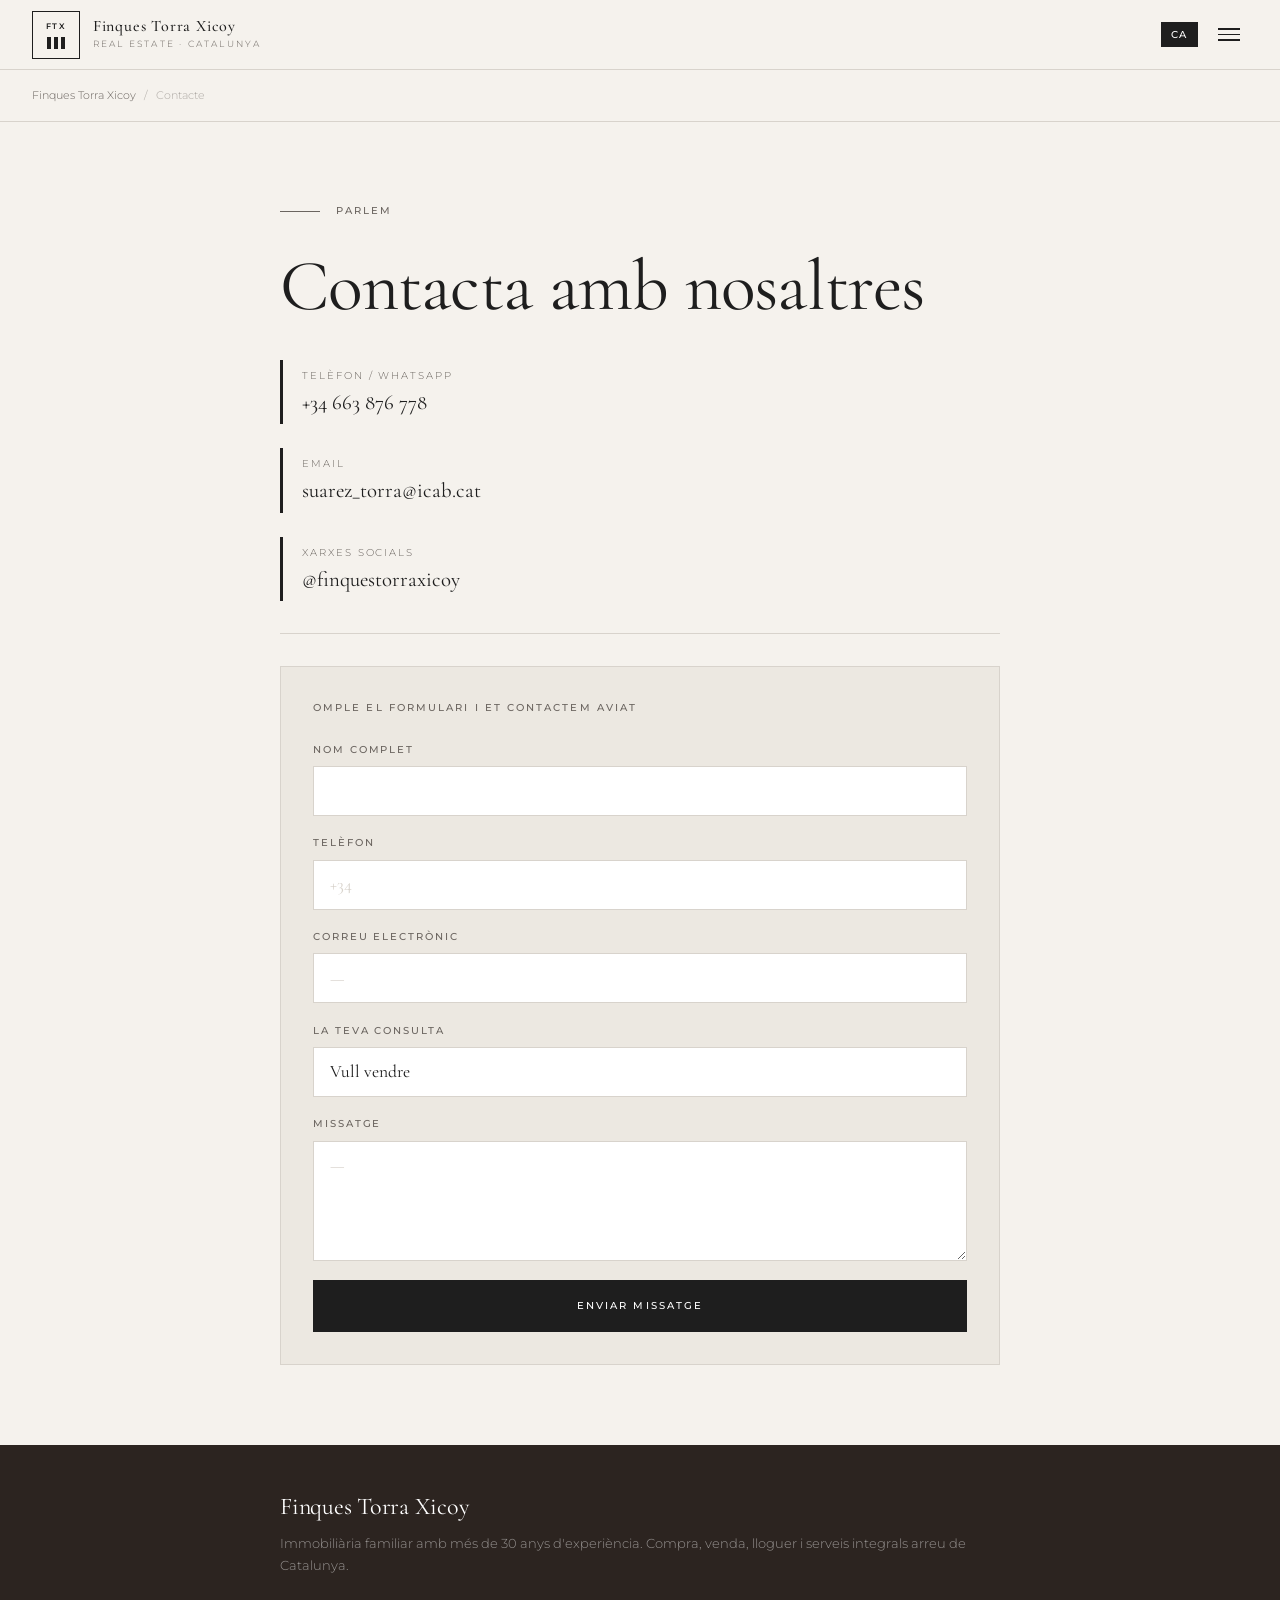
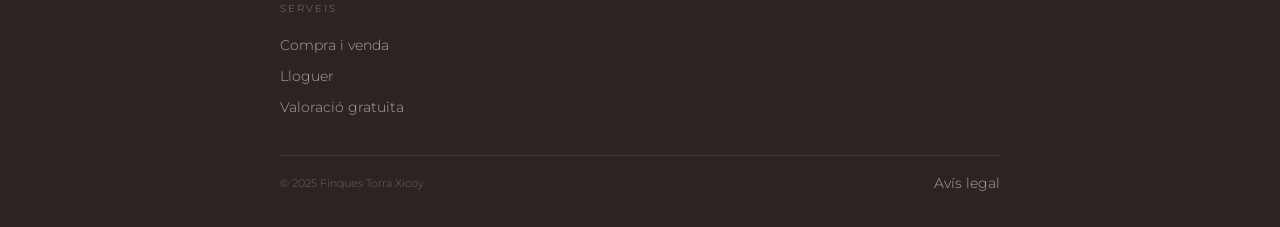
==== contacte.html @ 0aec14d2 "Add files via upload" ====
<!DOCTYPE html>
<html lang="ca">
<head>
  <meta charset="UTF-8" />
  <meta name="viewport" content="width=device-width, initial-scale=1.0" />
  <title>Contacte · Finques Torra Xicoy</title>
  <meta name="description" content="Contacta amb Finques Torra Xicoy. Tel: +34 663 876 778. Email: suarez_torra@icab.cat" />
  <link rel="stylesheet" href="style.css" />
</head>
<body>

<nav>
  <a href="index.html" class="nav-logo">
    <div class="nav-logo-box">
      <span>FTX</span>
      <div class="nav-logo-cols">
        <div class="nav-logo-col"></div>
        <div class="nav-logo-col"></div>
        <div class="nav-logo-col"></div>
      </div>
    </div>
    <div class="nav-logo-text">
      <strong>Finques Torra Xicoy</strong>
      <small>Real Estate · Catalunya</small>
    </div>
  </a>
  <div class="nav-right">
    <div class="nav-lang">
      <button class="lang-btn active" data-lang="ca">CA</button>
      <button class="lang-btn" data-lang="es">ES</button>
      <button class="lang-btn" data-lang="en">EN</button>
    </div>
    <button class="nav-menu-btn" aria-label="Menú">
      <span></span><span></span><span></span>
    </button>
  </div>
</nav>

<div class="menu-overlay">
  <button class="menu-close">✕</button>
  <nav class="menu-links">
    <a href="index.html"><span data-lang="ca">Inici</span><span data-lang="es">Inicio</span><span data-lang="en">Home</span></a>
    <a href="serveis.html"><span data-lang="ca">Serveis</span><span data-lang="es">Servicios</span><span data-lang="en">Services</span></a>
    <a href="propietats.html"><span data-lang="ca">Propietats</span><span data-lang="es">Propiedades</span><span data-lang="en">Properties</span></a>
    <a href="nosaltres.html"><span data-lang="ca">Nosaltres</span><span data-lang="es">Nosotros</span><span data-lang="en">About</span></a>
    <a href="valoracio.html"><span data-lang="ca">Valoració</span><span data-lang="es">Valoración</span><span data-lang="en">Valuation</span></a>
    <a href="contacte.html"><span data-lang="ca">Contacte</span><span data-lang="es">Contacto</span><span data-lang="en">Contact</span></a>
  </nav>
  <div class="menu-contact">
    <div>+34 663 876 778</div>
    <a href="mailto:suarez_torra@icab.cat">suarez_torra@icab.cat</a>
  </div>
</div>

<main>
  <div class="breadcrumb">
    <a href="index.html">Finques Torra Xicoy</a>
    <span>/</span>
    <span data-lang="ca">Contacte</span>
    <span data-lang="es">Contacto</span>
    <span data-lang="en">Contact</span>
  </div>

  <section class="section">
    <div class="container">
      <p class="label mb-3">
        <span data-lang="ca">Parlem</span>
        <span data-lang="es">Hablemos</span>
        <span data-lang="en">Let's talk</span>
      </p>

      <h1 data-lang="ca">Contacta amb nosaltres</h1>
      <h1 data-lang="es">Contacta con nosotros</h1>
      <h1 data-lang="en">Contact us</h1>

      <div class="mt-4">
        <div class="contact-item">
          <div class="contact-label" data-lang="ca">Telèfon / WhatsApp</div>
          <div class="contact-label" data-lang="es">Teléfono / WhatsApp</div>
          <div class="contact-label" data-lang="en">Phone / WhatsApp</div>
          <a href="tel:+34663876778">+34 663 876 778</a>
        </div>

        <div class="contact-item">
          <div class="contact-label">Email</div>
          <a href="mailto:suarez_torra@icab.cat">suarez_torra@icab.cat</a>
        </div>

        <div class="contact-item">
          <div class="contact-label" data-lang="ca">Xarxes socials</div>
          <div class="contact-label" data-lang="es">Redes sociales</div>
          <div class="contact-label" data-lang="en">Social media</div>
          <p>@finquestorraxicoy</p>
        </div>
      </div>

      <div class="hr"></div>

      <div class="form-card">
        <p class="form-label" style="font-size:0.65rem; margin-bottom:1.5rem;" data-lang="ca">Omple el formulari i et contactem aviat</p>
        <p class="form-label" style="font-size:0.65rem; margin-bottom:1.5rem;" data-lang="es">Rellena el formulario y te contactamos pronto</p>
        <p class="form-label" style="font-size:0.65rem; margin-bottom:1.5rem;" data-lang="en">Fill in the form and we will contact you soon</p>

        <form class="contact-form" action="mailto:suarez_torra@icab.cat" method="get" enctype="text/plain">

          <label class="form-label" for="ct-nom" data-lang="ca">Nom complet</label>
          <label class="form-label" for="ct-nom" data-lang="es">Nombre completo</label>
          <label class="form-label" for="ct-nom" data-lang="en">Full name</label>
          <input class="form-input" type="text" id="ct-nom" name="nom" required>

          <label class="form-label" for="ct-tel" data-lang="ca">Telèfon</label>
          <label class="form-label" for="ct-tel" data-lang="es">Teléfono</label>
          <label class="form-label" for="ct-tel" data-lang="en">Phone</label>
          <input class="form-input" type="tel" id="ct-tel" name="telefon" placeholder="+34" />

          <label class="form-label" for="ct-email" data-lang="ca">Correu electrònic</label>
          <label class="form-label" for="ct-email" data-lang="es">Correo electrónico</label>
          <label class="form-label" for="ct-email" data-lang="en">Email</label>
          <input class="form-input" type="email" id="ct-email" name="email" placeholder="—" />

          <label class="form-label" for="ct-consulta" data-lang="ca">La teva consulta</label>
          <label class="form-label" for="ct-consulta" data-lang="es">Tu consulta</label>
          <label class="form-label" for="ct-consulta" data-lang="en">Your enquiry</label>
          <select class="form-select" id="ct-consulta" name="consulta">
            <option data-lang="ca">Vull vendre</option>
            <option data-lang="es">Quiero vender</option>
            <option data-lang="en">I want to sell</option>
            <option data-lang="ca">Vull comprar</option>
            <option data-lang="es">Quiero comprar</option>
            <option data-lang="en">I want to buy</option>
            <option data-lang="ca">Vull llogar</option>
            <option data-lang="es">Quiero alquilar</option>
            <option data-lang="en">I want to rent</option>
            <option data-lang="ca">Valoració gratuïta</option>
            <option data-lang="es">Valoración gratuita</option>
            <option data-lang="en">Free valuation</option>
            <option data-lang="ca">Altra consulta</option>
            <option data-lang="es">Otra consulta</option>
            <option data-lang="en">Other enquiry</option>
          </select>

          <label class="form-label" for="ct-msg" data-lang="ca">Missatge</label>
          <label class="form-label" for="ct-msg" data-lang="es">Mensaje</label>
          <label class="form-label" for="ct-msg" data-lang="en">Message</label>
          <textarea class="form-textarea" id="ct-msg" name="missatge" placeholder="—"></textarea>

          <button type="submit" class="btn-primary">
            <span data-lang="ca">Enviar missatge</span>
            <span data-lang="es">Enviar mensaje</span>
            <span data-lang="en">Send message</span>
          </button>
        </form>
      </div>

    </div>
  </section>
</main>

<footer>
  <div class="container">
    <h4>Finques Torra Xicoy</h4>
    <p data-lang="ca">Immobiliària familiar amb més de 30 anys d'experiència. Compra, venda, lloguer i serveis integrals arreu de Catalunya.</p>
    <p data-lang="es">Inmobiliaria familiar con más de 30 años de experiencia. Compra, venta, alquiler y servicios integrales en toda Cataluña.</p>
    <p data-lang="en">Family real estate agency with over 30 years of experience. Buying, selling, rental and comprehensive services throughout Catalonia.</p>
    <p class="footer-section-title" data-lang="ca">Serveis</p>
    <p class="footer-section-title" data-lang="es">Servicios</p>
    <p class="footer-section-title" data-lang="en">Services</p>
    <a href="serveis.html" data-lang="ca">Compra i venda</a><a href="serveis.html" data-lang="es">Compra y venta</a><a href="serveis.html" data-lang="en">Buy & sell</a>
    <a href="serveis.html" data-lang="ca">Lloguer</a><a href="serveis.html" data-lang="es">Alquiler</a><a href="serveis.html" data-lang="en">Rental</a>
    <a href="valoracio.html" data-lang="ca">Valoració gratuïta</a><a href="valoracio.html" data-lang="es">Valoración gratuita</a><a href="valoracio.html" data-lang="en">Free valuation</a>
    <hr class="footer-divider" />
    <div class="footer-legal">
      <span>© 2025 Finques Torra Xicoy</span>
      <a href="legal.html" style="display:inline; padding:0;"><span data-lang="ca">Avís legal</span><span data-lang="es">Aviso legal</span><span data-lang="en">Legal notice</span></a>
    </div>
  </div>
</footer>

<script src="main.js"></script>
</body>
</html>
---- style.css ----
/* ===== FINQUES TORRA XICOY — SHARED STYLES ===== */

@import url('https://fonts.googleapis.com/css2?family=Cormorant+Garamond:ital,wght@0,300;0,400;0,500;0,600;1,300;1,400&family=Montserrat:wght@300;400;500;600&display=swap');

:root {
  --cream: #f5f2ed;
  --cream-dark: #ece8e1;
  --dark: #1e1e1e;
  --dark-brown: #2c2420;
  --mid: #6b6560;
  --light-line: #d8d3cc;
  --accent: #1e1e1e;
  --white: #ffffff;
}

*, *::before, *::after { box-sizing: border-box; margin: 0; padding: 0; }

html { scroll-behavior: smooth; }

body {
  background: var(--cream);
  color: var(--dark);
  font-family: 'Montserrat', sans-serif;
  font-weight: 300;
  font-size: 15px;
  line-height: 1.7;
  -webkit-font-smoothing: antialiased;
}

/* ===== TYPOGRAPHY ===== */
h1, h2, h3, h4 {
  font-family: 'Cormorant Garamond', serif;
  font-weight: 400;
  line-height: 1.15;
  letter-spacing: -0.01em;
}

h1 { font-size: clamp(2.5rem, 7vw, 4.5rem); }
h2 { font-size: clamp(2rem, 5vw, 3.2rem); }
h3 { font-size: clamp(1.5rem, 3vw, 2rem); }

p {
  color: var(--mid);
  font-size: 0.9rem;
  line-height: 1.8;
}

.label {
  font-family: 'Montserrat', sans-serif;
  font-size: 0.65rem;
  font-weight: 500;
  letter-spacing: 0.2em;
  text-transform: uppercase;
  color: var(--mid);
  display: flex;
  align-items: center;
  gap: 1rem;
}
.label::before {
  content: '';
  display: inline-block;
  width: 2.5rem;
  height: 1px;
  background: var(--mid);
}

/* ===== NAVBAR ===== */
nav {
  position: fixed;
  top: 0;
  left: 0;
  right: 0;
  z-index: 100;
  background: var(--cream);
  border-bottom: 1px solid var(--light-line);
  display: flex;
  align-items: center;
  justify-content: space-between;
  padding: 0 2rem;
  height: 70px;
}

.nav-logo {
  display: flex;
  align-items: center;
  gap: 0.8rem;
  text-decoration: none;
  color: var(--dark);
}

.nav-logo-box {
  width: 48px;
  height: 48px;
  border: 1.5px solid var(--dark);
  display: flex;
  align-items: center;
  justify-content: center;
  flex-direction: column;
  gap: 2px;
}

.nav-logo-box span {
  font-family: 'Montserrat', sans-serif;
  font-size: 0.5rem;
  font-weight: 600;
  letter-spacing: 0.15em;
}

.nav-logo-cols {
  display: flex;
  gap: 3px;
  margin-top: 2px;
}

.nav-logo-col {
  width: 4px;
  height: 12px;
  background: var(--dark);
}

.nav-logo-text {
  display: flex;
  flex-direction: column;
}

.nav-logo-text strong {
  font-family: 'Cormorant Garamond', serif;
  font-size: 1rem;
  font-weight: 500;
  letter-spacing: 0.05em;
  line-height: 1.2;
}

.nav-logo-text small {
  font-size: 0.55rem;
  letter-spacing: 0.25em;
  text-transform: uppercase;
  color: var(--mid);
}

.nav-right {
  display: flex;
  align-items: center;
  gap: 0.25rem;
}

.nav-lang {
  display: flex;
  gap: 0;
}

.lang-btn {
  font-family: 'Montserrat', sans-serif;
  font-size: 0.6rem;
  font-weight: 500;
  letter-spacing: 0.1em;
  padding: 0.4rem 0.6rem;
  border: 1px solid var(--light-line);
  background: transparent;
  color: var(--mid);
  cursor: pointer;
  transition: all 0.2s;
  text-transform: uppercase;
}

.lang-btn.active, .lang-btn:hover {
  background: var(--dark);
  color: var(--white);
  border-color: var(--dark);
}

.nav-menu-btn {
  display: flex;
  flex-direction: column;
  gap: 4px;
  background: none;
  border: none;
  cursor: pointer;
  padding: 0.5rem;
  margin-left: 0.5rem;
}

.nav-menu-btn span {
  display: block;
  width: 22px;
  height: 1.5px;
  background: var(--dark);
  transition: all 0.3s;
}

/* Mobile menu overlay */
.menu-overlay {
  position: fixed;
  inset: 0;
  background: var(--dark-brown);
  z-index: 200;
  display: flex;
  flex-direction: column;
  padding: 2rem;
  transform: translateX(100%);
  transition: transform 0.4s cubic-bezier(0.76, 0, 0.24, 1);
}

.menu-overlay.open { transform: translateX(0); }

.menu-close {
  align-self: flex-end;
  background: none;
  border: none;
  color: var(--white);
  font-size: 1.5rem;
  cursor: pointer;
  padding: 0.5rem;
  margin-bottom: 3rem;
}

.menu-links {
  display: flex;
  flex-direction: column;
  gap: 0;
}

.menu-links a {
  font-family: 'Cormorant Garamond', serif;
  font-size: 2.2rem;
  font-weight: 400;
  color: var(--white);
  text-decoration: none;
  padding: 1rem 0;
  border-bottom: 1px solid rgba(255,255,255,0.1);
  transition: color 0.2s;
  letter-spacing: 0.02em;
}

.menu-links a:hover { color: rgba(255,255,255,0.6); }

.menu-contact {
  margin-top: auto;
  color: rgba(255,255,255,0.5);
  font-size: 0.75rem;
  letter-spacing: 0.1em;
}

.menu-contact a {
  color: rgba(255,255,255,0.7);
  text-decoration: none;
  display: block;
  margin-top: 0.3rem;
}

/* ===== MAIN CONTENT ===== */
main { padding-top: 70px; }

/* ===== SECTIONS ===== */
.section { padding: 5rem 2rem; }
.section-alt { background: var(--cream-dark); }

.container { max-width: 720px; margin: 0 auto; }
.container-wide { max-width: 900px; margin: 0 auto; }

/* ===== HERO ===== */
.hero {
  padding: 5rem 2rem 4rem;
  background: var(--cream);
}

.hero h1 { margin: 1.5rem 0 1.5rem; }
.hero p { font-size: 1rem; max-width: 480px; }

/* ===== SERVICE CARDS ===== */
.service-card {
  border: 1px solid var(--light-line);
  border-radius: 0;
  padding: 2.5rem;
  background: var(--cream);
  margin-bottom: 1px;
}

.service-num {
  font-family: 'Cormorant Garamond', serif;
  font-size: 0.85rem;
  color: var(--mid);
  border-bottom: 1px solid var(--light-line);
  padding-bottom: 0.8rem;
  margin-bottom: 1.5rem;
}

.service-card h3 { margin-bottom: 1rem; }

.service-link {
  display: inline-flex;
  align-items: center;
  gap: 0.5rem;
  font-size: 0.65rem;
  font-weight: 500;
  letter-spacing: 0.15em;
  text-transform: uppercase;
  color: var(--mid);
  text-decoration: none;
  margin-top: 1.5rem;
  transition: color 0.2s;
}

.service-link:hover { color: var(--dark); }

/* ===== BUTTONS ===== */
.btn-primary {
  display: inline-block;
  background: var(--dark);
  color: var(--white);
  font-family: 'Montserrat', sans-serif;
  font-size: 0.65rem;
  font-weight: 500;
  letter-spacing: 0.2em;
  text-transform: uppercase;
  padding: 1.1rem 2rem;
  text-decoration: none;
  border: 2px solid var(--dark);
  transition: all 0.25s;
  cursor: pointer;
  width: 100%;
  text-align: center;
}

.btn-primary:hover {
  background: transparent;
  color: var(--dark);
}

.btn-outline {
  display: inline-block;
  background: transparent;
  color: var(--dark);
  font-family: 'Montserrat', sans-serif;
  font-size: 0.65rem;
  font-weight: 500;
  letter-spacing: 0.2em;
  text-transform: uppercase;
  padding: 1.1rem 2rem;
  text-decoration: none;
  border: 1.5px solid var(--dark);
  transition: all 0.25s;
  cursor: pointer;
  width: 100%;
  text-align: center;
}

.btn-outline:hover {
  background: var(--dark);
  color: var(--white);
}

/* ===== PROPERTY CARD ===== */
.property-card {
  background: var(--white);
  border: 1px solid var(--light-line);
  margin-bottom: 2rem;
}

.property-img {
  width: 100%;
  aspect-ratio: 4/3;
  object-fit: cover;
  display: block;
}

.property-img-placeholder {
  width: 100%;
  aspect-ratio: 4/3;
  background: var(--cream-dark);
  display: flex;
  align-items: center;
  justify-content: center;
  color: var(--mid);
  font-size: 0.7rem;
  letter-spacing: 0.1em;
  text-transform: uppercase;
}

.property-badge {
  display: inline-block;
  background: var(--white);
  color: var(--dark);
  font-size: 0.6rem;
  font-weight: 600;
  letter-spacing: 0.15em;
  text-transform: uppercase;
  padding: 0.3rem 0.6rem;
  border: 1px solid var(--light-line);
}

.property-info { padding: 1.5rem; }

.property-info h3 { font-size: 1.3rem; margin-bottom: 0.3rem; }

.property-address {
  font-size: 0.75rem;
  color: var(--mid);
  margin-bottom: 1rem;
}

.property-specs {
  display: flex;
  gap: 2rem;
  border-top: 1px solid var(--light-line);
  border-bottom: 1px solid var(--light-line);
  padding: 0.8rem 0;
  margin-bottom: 1rem;
}

.property-spec { display: flex; flex-direction: column; }

.property-spec strong {
  font-family: 'Cormorant Garamond', serif;
  font-size: 1.4rem;
  font-weight: 400;
  line-height: 1;
}

.property-spec span {
  font-size: 0.65rem;
  color: var(--mid);
  letter-spacing: 0.05em;
}

.property-features {
  list-style: none;
  margin-bottom: 1.5rem;
}

.property-features li {
  font-size: 0.8rem;
  color: var(--mid);
  padding: 0.2rem 0;
  display: flex;
  align-items: center;
  gap: 0.7rem;
}

.property-features li::before {
  content: '—';
  color: var(--mid);
  flex-shrink: 0;
}

/* ===== STATS ===== */
.stats-row {
  display: flex;
  gap: 2.5rem;
  margin: 2.5rem 0;
}

.stat strong {
  font-family: 'Cormorant Garamond', serif;
  font-size: 2.5rem;
  font-weight: 400;
  display: block;
  line-height: 1;
}

.stat span {
  font-size: 0.6rem;
  letter-spacing: 0.2em;
  text-transform: uppercase;
  color: var(--mid);
}

/* ===== QUOTE ===== */
blockquote {
  border-left: 3px solid var(--dark);
  padding-left: 1.5rem;
  margin: 2rem 0;
}

blockquote p {
  font-family: 'Cormorant Garamond', serif;
  font-size: 1.25rem;
  font-style: italic;
  color: var(--dark);
  line-height: 1.5;
}

/* ===== CONTACT INFO ===== */
.contact-item {
  border-left: 3px solid var(--dark);
  padding: 0.5rem 0 0.5rem 1.2rem;
  margin-bottom: 1.5rem;
}

.contact-item .contact-label {
  font-size: 0.6rem;
  letter-spacing: 0.2em;
  text-transform: uppercase;
  color: var(--mid);
  margin-bottom: 0.3rem;
}

.contact-item a, .contact-item p {
  font-family: 'Cormorant Garamond', serif;
  font-size: 1.3rem;
  font-weight: 400;
  color: var(--dark);
  text-decoration: none;
  line-height: 1.3;
}

/* ===== FORM ===== */
.form-card {
  background: var(--cream-dark);
  padding: 2rem;
  border: 1px solid var(--light-line);
}

.form-label {
  display: block;
  font-size: 0.6rem;
  font-weight: 500;
  letter-spacing: 0.2em;
  text-transform: uppercase;
  color: var(--mid);
  margin-bottom: 0.5rem;
}

.form-input, .form-textarea, .form-select {
  width: 100%;
  background: var(--white);
  border: 1px solid var(--light-line);
  padding: 0.85rem 1rem;
  font-family: 'Cormorant Garamond', serif;
  font-size: 1.1rem;
  color: var(--dark);
  outline: none;
  transition: border-color 0.2s;
  -webkit-appearance: none;
  appearance: none;
  margin-bottom: 1.2rem;
  display: block;
}

.form-input:focus, .form-textarea:focus, .form-select:focus {
  border-color: var(--dark);
}

.form-input::placeholder, .form-textarea::placeholder {
  color: var(--light-line);
}

.form-textarea { min-height: 120px; resize: vertical; }

/* ===== TABS ===== */
.tabs {
  display: flex;
  border-bottom: 1px solid var(--light-line);
  margin-bottom: 2rem;
}

.tab-btn {
  font-family: 'Montserrat', sans-serif;
  font-size: 0.7rem;
  font-weight: 500;
  letter-spacing: 0.15em;
  text-transform: uppercase;
  padding: 0.8rem 1.5rem;
  background: none;
  border: none;
  border-bottom: 2px solid transparent;
  color: var(--mid);
  cursor: pointer;
  margin-bottom: -1px;
  transition: all 0.2s;
}

.tab-btn.active {
  color: var(--dark);
  border-bottom-color: var(--dark);
}

/* ===== FOOTER ===== */
footer {
  background: var(--dark-brown);
  color: rgba(255,255,255,0.6);
  padding: 3rem 2rem 2rem;
}

footer h4 {
  font-family: 'Cormorant Garamond', serif;
  font-size: 1.5rem;
  color: var(--white);
  margin-bottom: 0.8rem;
}

footer p {
  color: rgba(255,255,255,0.5);
  font-size: 0.8rem;
  line-height: 1.7;
  margin-bottom: 1.5rem;
}

.footer-section-title {
  font-size: 0.6rem;
  letter-spacing: 0.2em;
  text-transform: uppercase;
  color: rgba(255,255,255,0.4);
  margin-bottom: 0.8rem;
  margin-top: 1.5rem;
}

footer a {
  color: rgba(255,255,255,0.6);
  text-decoration: none;
  display: block;
  font-size: 0.85rem;
  padding: 0.25rem 0;
  transition: color 0.2s;
}

footer a:hover { color: var(--white); }

.footer-divider {
  border: none;
  border-top: 1px solid rgba(255,255,255,0.1);
  margin: 2rem 0 1rem;
}

.footer-legal {
  display: flex;
  justify-content: space-between;
  align-items: center;
  font-size: 0.7rem;
  color: rgba(255,255,255,0.3);
  flex-wrap: wrap;
  gap: 0.5rem;
}

/* ===== BREADCRUMB ===== */
.breadcrumb {
  display: flex;
  align-items: center;
  gap: 0.5rem;
  font-size: 0.7rem;
  color: var(--mid);
  padding: 1rem 2rem;
  border-bottom: 1px solid var(--light-line);
  background: var(--cream);
}

.breadcrumb a { color: var(--mid); text-decoration: none; }
.breadcrumb a:hover { color: var(--dark); }
.breadcrumb span { opacity: 0.5; }

/* ===== IMAGE GALLERY ===== */
.img-gallery {
  position: relative;
  overflow: hidden;
}

.gallery-track {
  display: flex;
  transition: transform 0.4s ease;
}

.gallery-slide {
  min-width: 100%;
}

.gallery-slide img {
  width: 100%;
  aspect-ratio: 4/3;
  object-fit: cover;
  display: block;
}

.gallery-nav {
  position: absolute;
  top: 50%;
  transform: translateY(-50%);
  background: rgba(255,255,255,0.9);
  border: none;
  width: 36px;
  height: 36px;
  font-size: 1rem;
  cursor: pointer;
  display: flex;
  align-items: center;
  justify-content: center;
}

.gallery-nav.prev { left: 0.5rem; }
.gallery-nav.next { right: 0.5rem; }

.gallery-dots {
  display: flex;
  justify-content: center;
  gap: 0.4rem;
  padding: 0.6rem 0;
  position: absolute;
  bottom: 0.5rem;
  left: 0;
  right: 0;
}

.gallery-dot {
  width: 6px;
  height: 6px;
  border-radius: 50%;
  background: rgba(255,255,255,0.5);
  border: none;
  cursor: pointer;
  transition: background 0.2s;
}

.gallery-dot.active { background: white; }

/* ===== PRICE ===== */
.property-price {
  font-family: 'Cormorant Garamond', serif;
  font-size: 1.6rem;
  color: var(--dark);
  margin: 0.5rem 0 1rem;
}

/* ===== UTILS ===== */
.mt-1 { margin-top: 0.5rem; }
.mt-2 { margin-top: 1rem; }
.mt-3 { margin-top: 1.5rem; }
.mt-4 { margin-top: 2rem; }
.mb-1 { margin-bottom: 0.5rem; }
.mb-2 { margin-bottom: 1rem; }
.mb-3 { margin-bottom: 1.5rem; }
.mb-4 { margin-bottom: 2rem; }

.text-mid { color: var(--mid); }
.text-dark { color: var(--dark); }
.hr { border: none; border-top: 1px solid var(--light-line); margin: 2rem 0; }

/* ===== LANG HIDDEN ===== */
[data-lang] { display: none; }
[data-lang].active { display: block; }
span[data-lang].active { display: inline; }
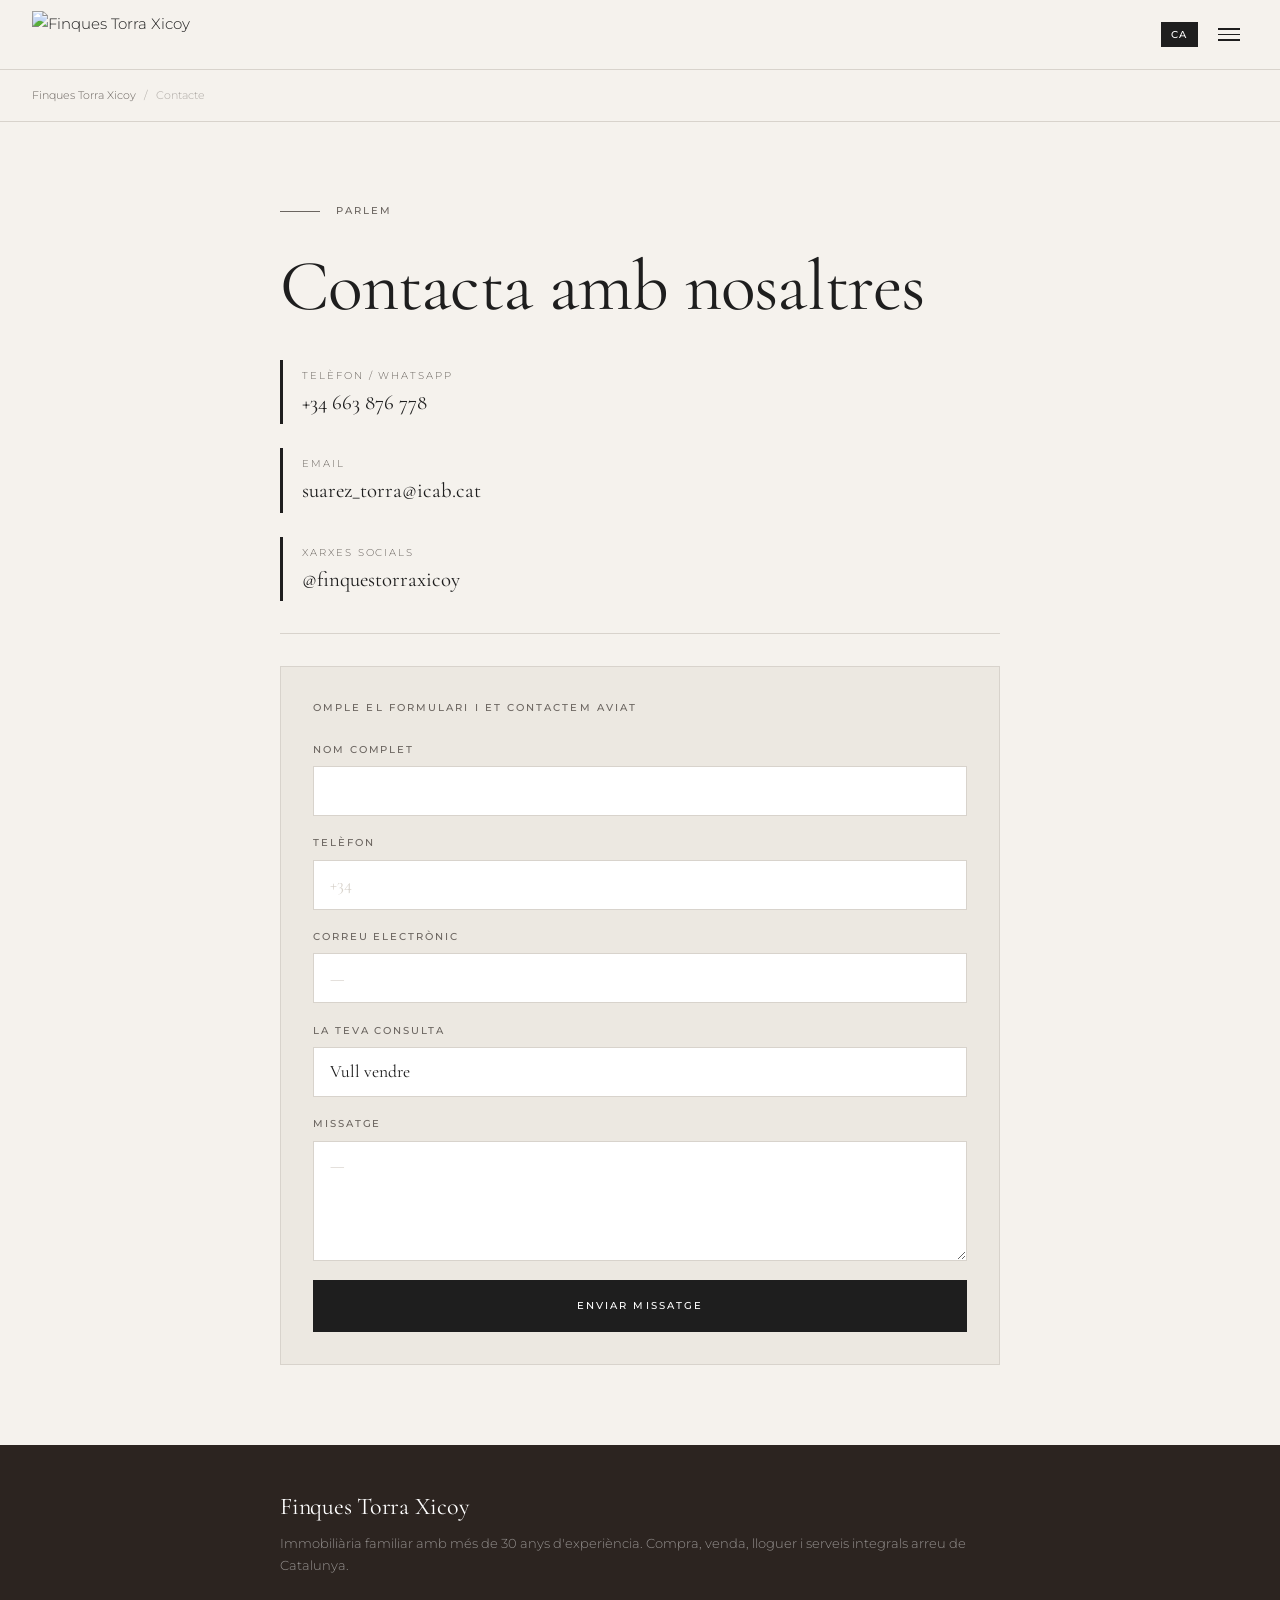
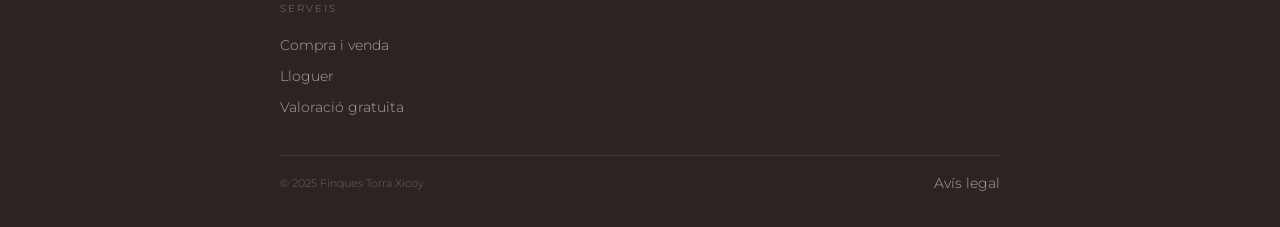
==== commit bfdcbfb9: "Add files via upload" ====
--- a/contacte.html
+++ b/contacte.html
@@ -11,18 +11,7 @@
 
 <nav>
   <a href="index.html" class="nav-logo">
-    <div class="nav-logo-box">
-      <span>FTX</span>
-      <div class="nav-logo-cols">
-        <div class="nav-logo-col"></div>
-        <div class="nav-logo-col"></div>
-        <div class="nav-logo-col"></div>
-      </div>
-    </div>
-    <div class="nav-logo-text">
-      <strong>Finques Torra Xicoy</strong>
-      <small>Real Estate · Catalunya</small>
-    </div>
+    <img src="img/ftx-principal.png" alt="Finques Torra Xicoy" style="height:48px; width:auto; display:block;">
   </a>
   <div class="nav-right">
     <div class="nav-lang">
@@ -179,3 +168,4 @@
 <script src="main.js"></script>
 </body>
 </html>
+
--- a/style.css
+++ b/style.css
@@ -83,7 +83,6 @@
 .nav-logo {
   display: flex;
   align-items: center;
-  gap: 0.8rem;
   text-decoration: none;
   color: var(--dark);
 }
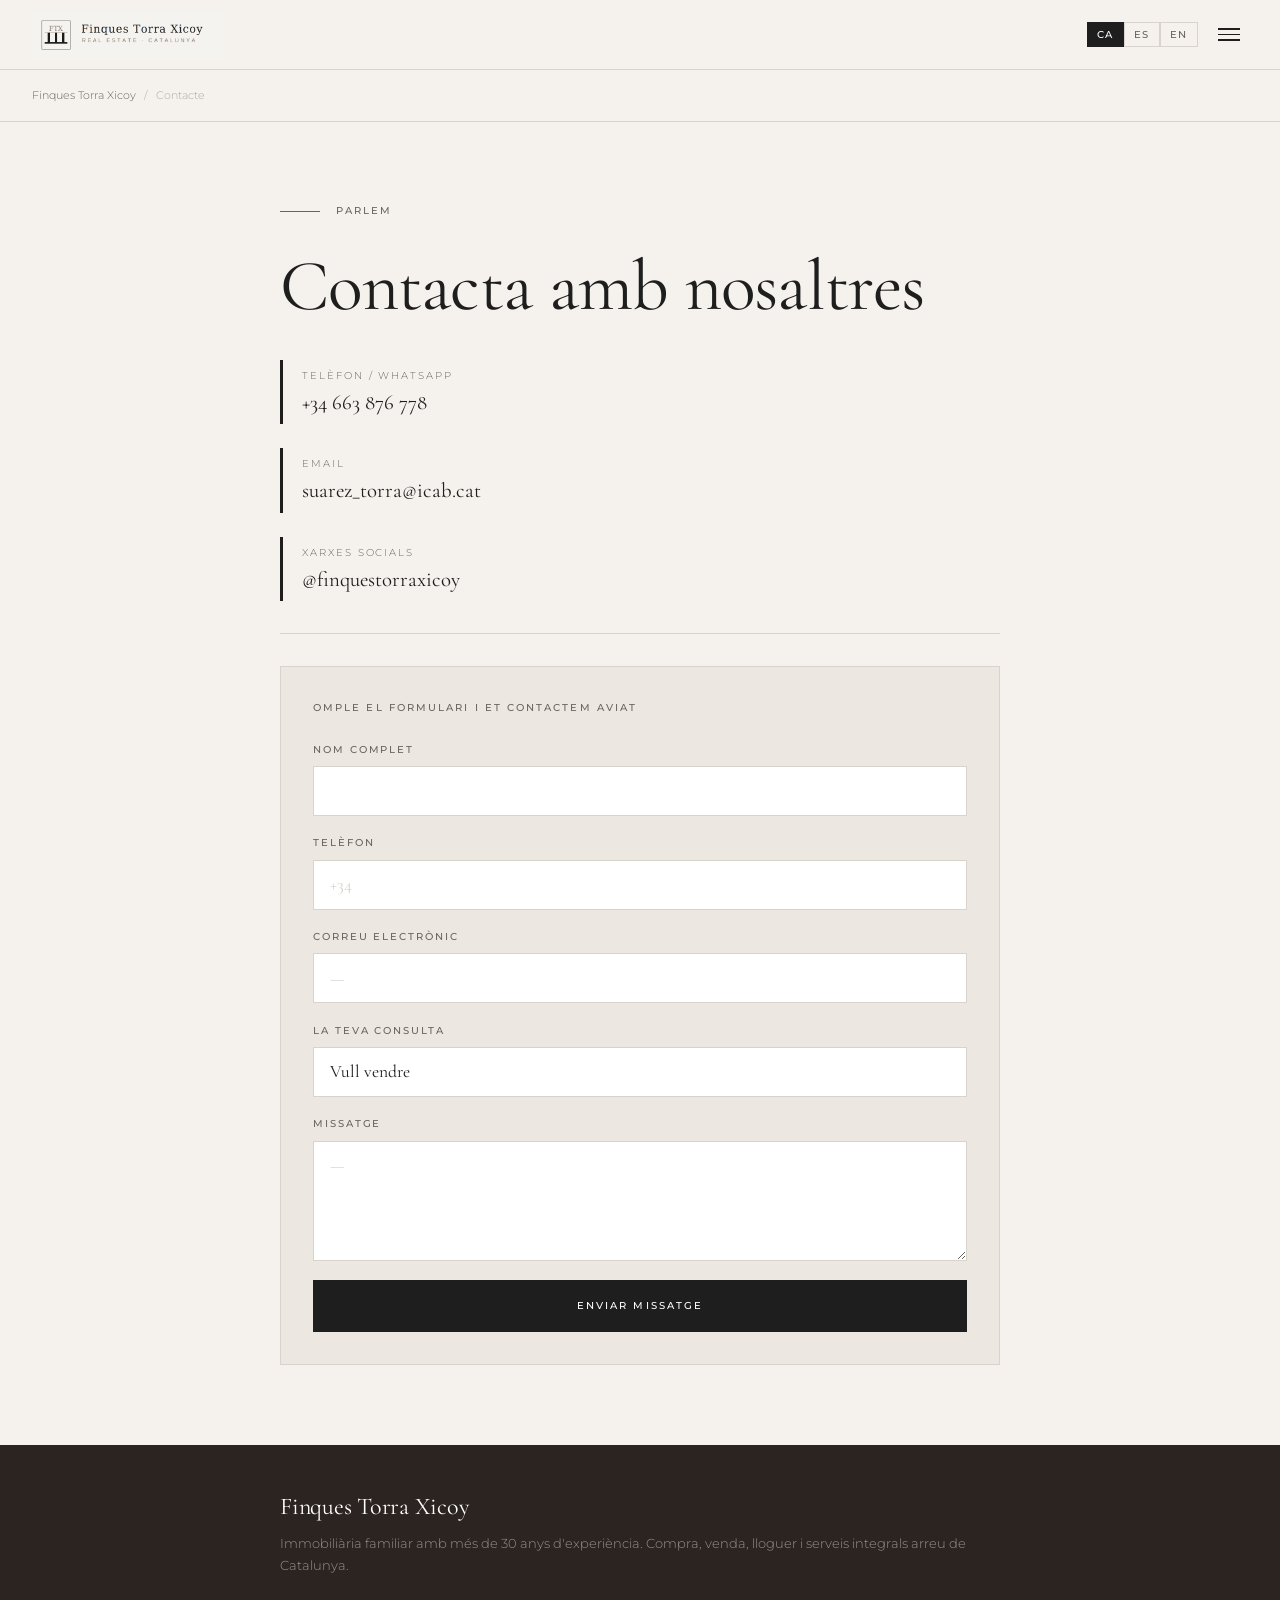
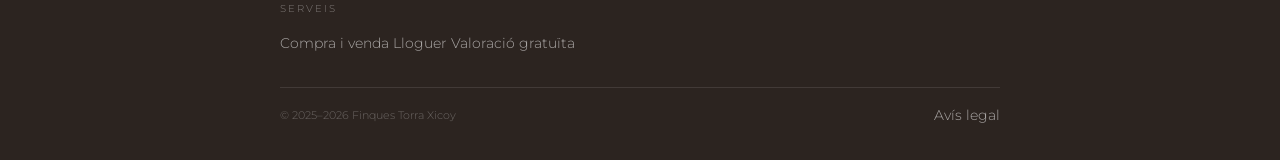
==== commit 7e27ca52: "SEO: og tags, canonical, favicon, robots, tel clickable → contacte.html" ====
--- a/contacte.html
+++ b/contacte.html
@@ -6,6 +6,19 @@
   <title>Contacte · Finques Torra Xicoy</title>
   <meta name="description" content="Contacta amb Finques Torra Xicoy. Tel: +34 663 876 778. Email: suarez_torra@icab.cat" />
   <link rel="stylesheet" href="style.css" />
+  <meta name="robots" content="index, follow" />
+  <link rel="canonical" href="https://finquestorraxicoy.com/contacte.html" />
+  <link rel="icon" href="/img/ftx-principal.png" type="image/png" />
+  <meta property="og:type" content="website" />
+  <meta property="og:url" content="https://finquestorraxicoy.com/contacte.html" />
+  <meta property="og:title" content="Contacte · Finques Torra Xicoy" />
+  <meta property="og:description" content="Contacta amb Finques Torra Xicoy. Tel: +34 663 876 778. Email: suarez_torra@icab.cat" />
+  <meta property="og:image" content="https://finquestorraxicoy.com/img/ftx-principal.png" />
+  <meta property="og:locale" content="ca_ES" />
+  <meta name="twitter:card" content="summary_large_image" />
+  <meta name="twitter:title" content="Contacte · Finques Torra Xicoy" />
+  <meta name="twitter:description" content="Contacta amb Finques Torra Xicoy. Tel: +34 663 876 778. Email: suarez_torra@icab.cat" />
+  <meta name="twitter:image" content="https://finquestorraxicoy.com/img/ftx-principal.png" />
 </head>
 <body>
 
@@ -36,7 +49,7 @@
     <a href="contacte.html"><span data-lang="ca">Contacte</span><span data-lang="es">Contacto</span><span data-lang="en">Contact</span></a>
   </nav>
   <div class="menu-contact">
-    <div>+34 663 876 778</div>
+    <div><a href="tel:+34663876778" style="color:inherit;text-decoration:none;">+34 663 876 778</a></div>
     <a href="mailto:suarez_torra@icab.cat">suarez_torra@icab.cat</a>
   </div>
 </div>
@@ -159,7 +172,7 @@
     <a href="valoracio.html" data-lang="ca">Valoració gratuïta</a><a href="valoracio.html" data-lang="es">Valoración gratuita</a><a href="valoracio.html" data-lang="en">Free valuation</a>
     <hr class="footer-divider" />
     <div class="footer-legal">
-      <span>© 2025 Finques Torra Xicoy</span>
+      <span>© 2025–2026 Finques Torra Xicoy</span>
       <a href="legal.html" style="display:inline; padding:0;"><span data-lang="ca">Avís legal</span><span data-lang="es">Aviso legal</span><span data-lang="en">Legal notice</span></a>
     </div>
   </div>
--- a/style.css
+++ b/style.css
@@ -736,3 +736,11 @@
 [data-lang] { display: none; }
 [data-lang].active { display: block; }
 span[data-lang].active { display: inline; }
+h1[data-lang].active { display: block; }
+h2[data-lang].active { display: block; }
+h3[data-lang].active { display: block; }
+p[data-lang].active { display: block; }
+a[data-lang].active { display: block; }
+div[data-lang].active { display: block; }
+label[data-lang].active { display: block; }
+.lang-btn { display: block; }
